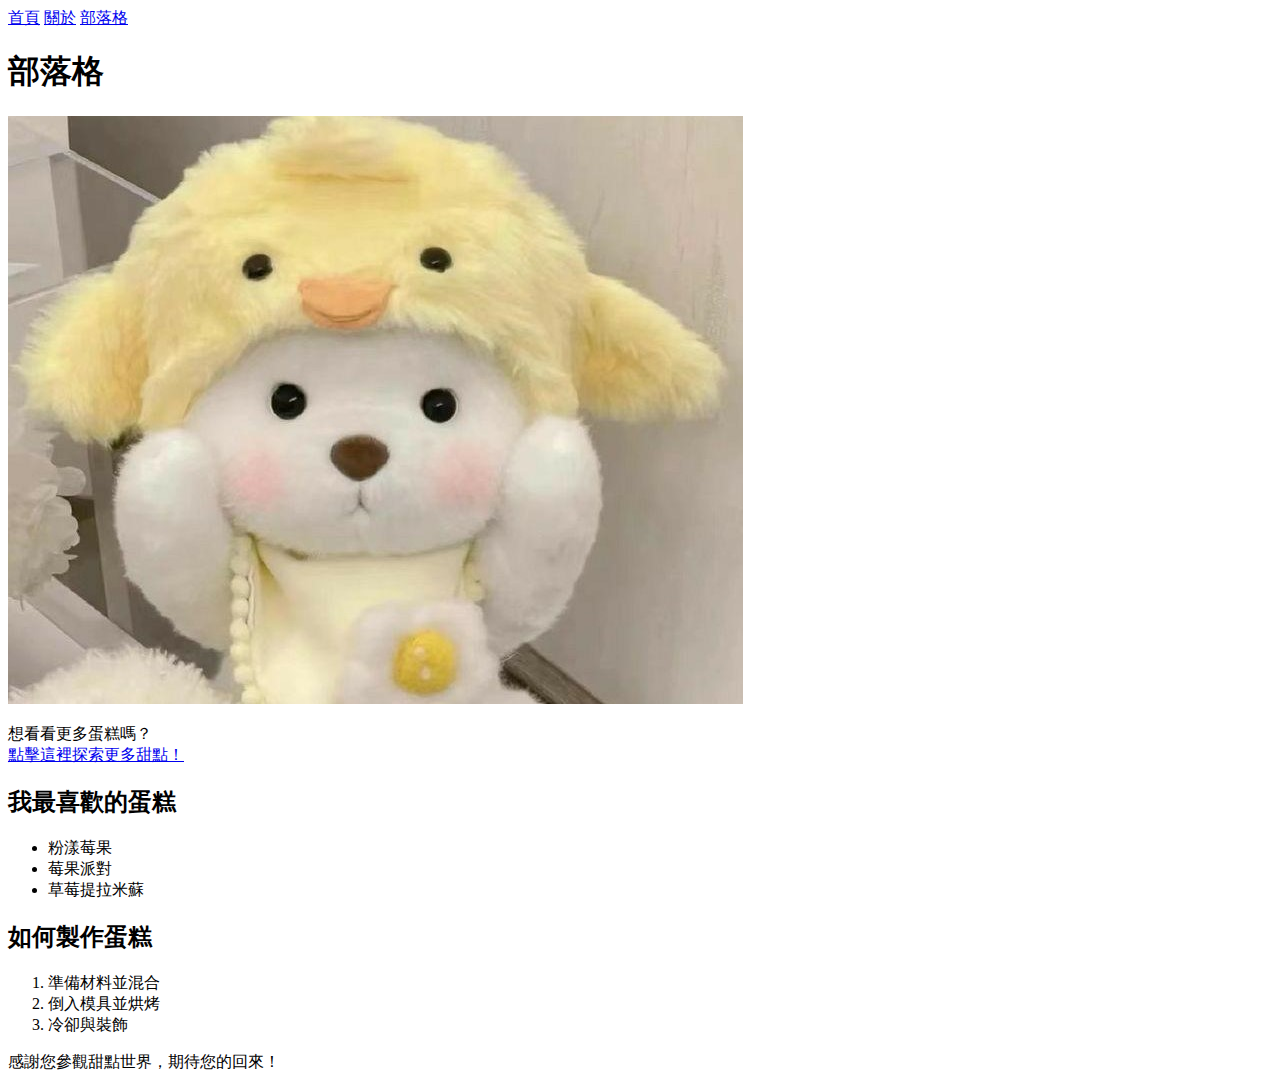
==== blog/index.html @ 64aa4876 "Add files via upload" ====
<!DOCTYPE html>
<html lang="zh-Hant">

<head>
    <meta charset="utf-8" />
    <meta name="viewport" content="width=device-width, initial-scale=1.0">
    <title>歡迎來到甜點世界</title>
    <link rel="stylesheet" href="../css/Simple.css"> <!-- 引入 CSS 檔案 -->
</head>

<body>
    <!-- Header Section -->
    <header>
        <nav>
            <a href="../index.html" >首頁</a>
            <a href="../about.html">關於</a>
            <a href="blog/index.html"aria-current="page">部落格</a>
        </nav>
        <h1>部落格</h1>
        
    </header>

    <!-- Main Content Section -->
    <main>
        <section>
            <img src="../images/423737894_280917855093997_6828194663656466179_n (1).jpg" alt="甜點的照片" class="image-banner" />
        </section>

        <section>
            <p>
                想看看更多蛋糕嗎？ <br />
                <a href="https://www.85cafe.com/Product.php?datatid=8&datasid=16" class="button">點擊這裡探索更多甜點！</a>
            </p>
        </section>

        <section>
            <h2>我最喜歡的蛋糕</h2>
            <ul>
                <li>粉漾莓果</li>
                <li>莓果派對</li>
                <li>草莓提拉米蘇</li>
            </ul>
        </section>

        <section>
            <h2>如何製作蛋糕</h2>
            <ol>
                <li>準備材料並混合</li>
                <li>倒入模具並烘烤</li>
                <li>冷卻與裝飾</li>
            </ol>
        </section>
    </main>

    <!-- Footer Section -->
    <footer>
        <p>感謝您參觀甜點世界，期待您的回來！</p>
    </footer>
</body>

</html>
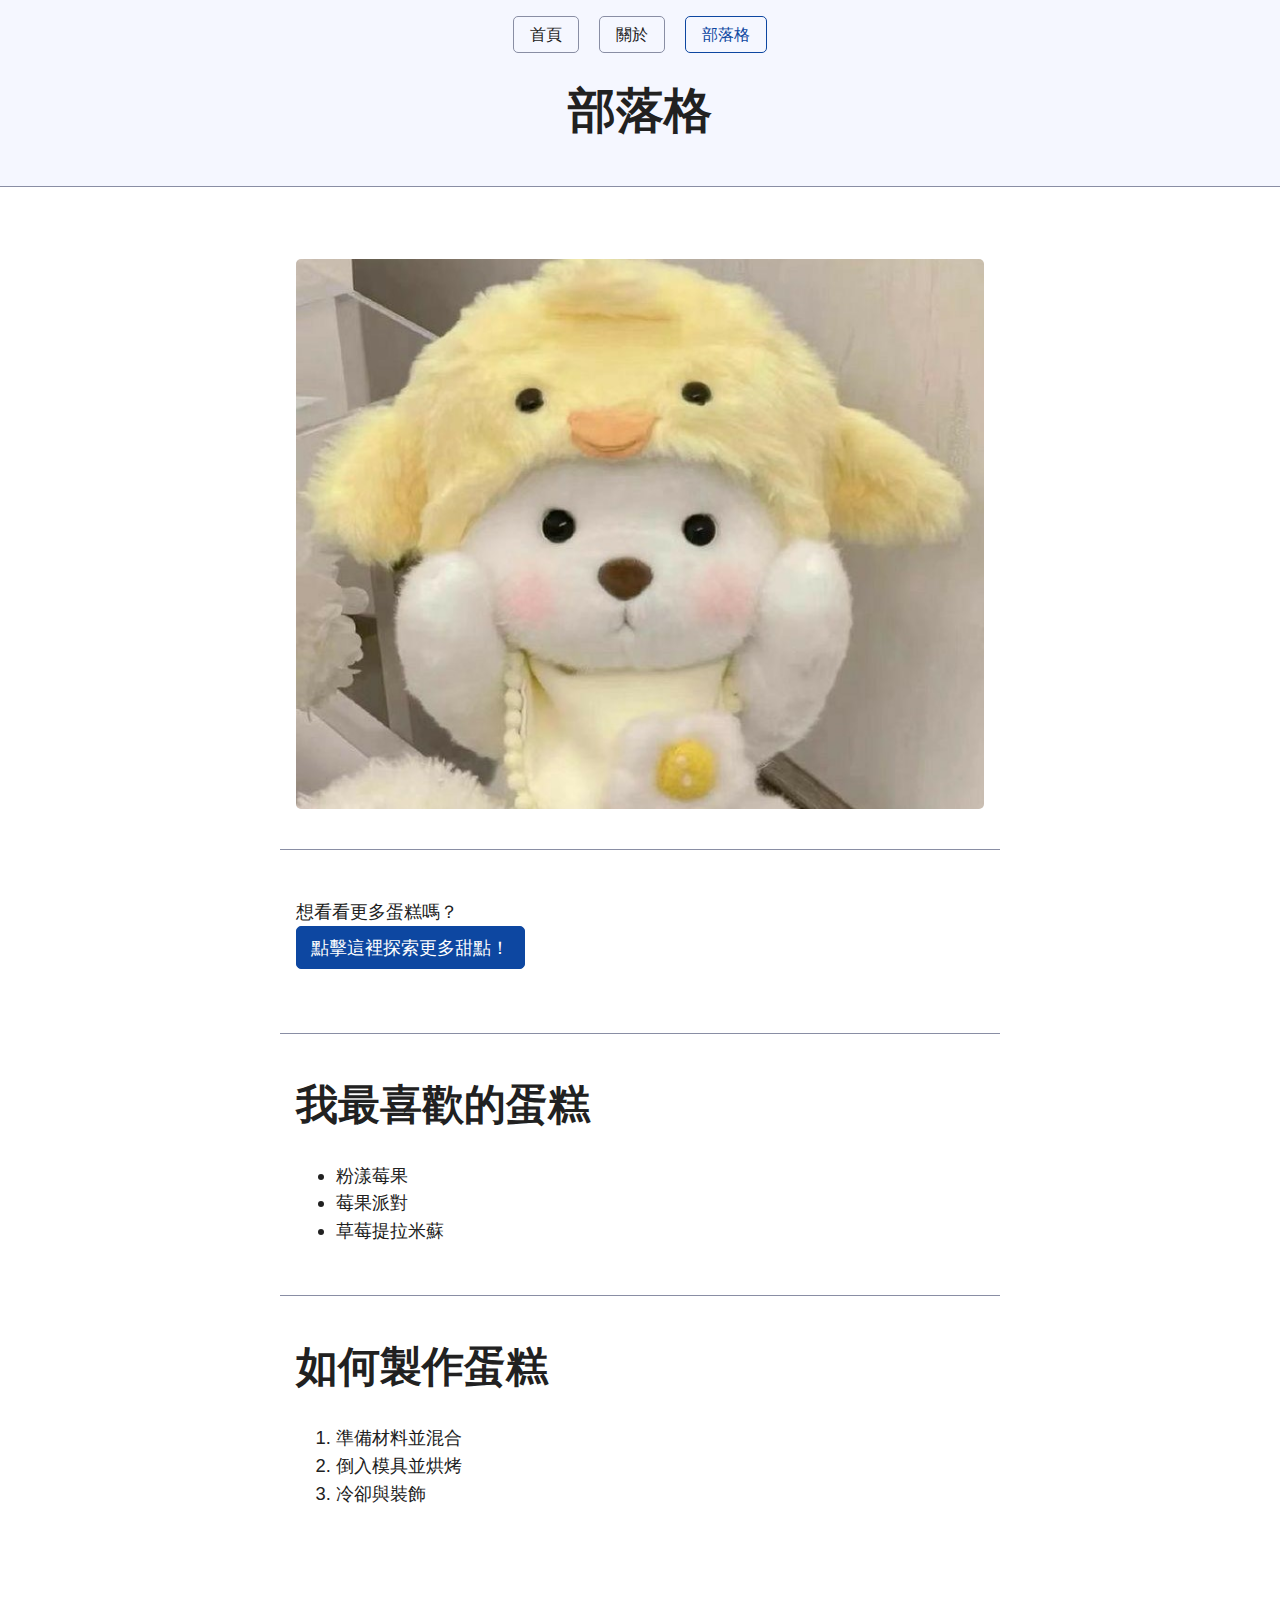
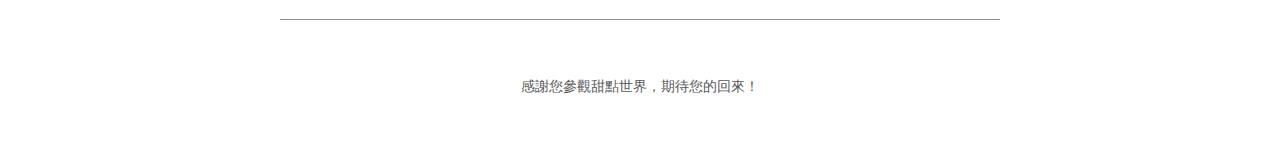
==== commit cf32384a: "改檔名" ====
--- a/blog/index.html
+++ b/blog/index.html
@@ -5,7 +5,7 @@
     <meta charset="utf-8" />
     <meta name="viewport" content="width=device-width, initial-scale=1.0">
     <title>歡迎來到甜點世界</title>
-    <link rel="stylesheet" href="../css/Simple.css"> <!-- 引入 CSS 檔案 -->
+    <link rel="stylesheet" href="../css/simple.css"> <!-- 引入 CSS 檔案 -->
 </head>
 
 <body>
--- a/css/simple.css
+++ b/css/simple.css
@@ -0,0 +1,755 @@
+/* Global variables. */
+:root {
+    /* Set sans-serif & mono fonts */
+    --sans-font: -apple-system, BlinkMacSystemFont, "Avenir Next", Avenir,
+      "Nimbus Sans L", Roboto, "Noto Sans", "Segoe UI", Arial, Helvetica,
+      "Helvetica Neue", sans-serif;
+    --mono-font: Consolas, Menlo, Monaco, "Andale Mono", "Ubuntu Mono", monospace;
+    --standard-border-radius: 5px;
+  
+    /* Default (light) theme */
+    --bg: #fff;
+    --accent-bg: #f5f7ff;
+    --text: #212121;
+    --text-light: #585858;
+    --border: #898EA4;
+    --accent: #0d47a1;
+    --accent-hover: #1266e2;
+    --accent-text: var(--bg);
+    --code: #d81b60;
+    --preformatted: #444;
+    --marked: #ffdd33;
+    --disabled: #efefef;
+  }
+  
+  /* Dark theme */
+  @media (prefers-color-scheme: dark) {
+    :root {
+      color-scheme: dark;
+      --bg: #212121;
+      --accent-bg: #2b2b2b;
+      --text: #dcdcdc;
+      --text-light: #ababab;
+      --accent: #ffb300;
+      --accent-hover: #ffe099;
+      --accent-text: var(--bg);
+      --code: #f06292;
+      --preformatted: #ccc;
+      --disabled: #111;
+    }
+    /* Add a bit of transparency so light media isn't so glaring in dark mode */
+    img,
+    video {
+      opacity: 0.8;
+    }
+  }
+  
+  /* Reset box-sizing */
+  *, *::before, *::after {
+    box-sizing: border-box;
+  }
+  
+  /* Reset default appearance */
+  textarea,
+  select,
+  input,
+  progress {
+    appearance: none;
+    -webkit-appearance: none;
+    -moz-appearance: none;
+  }
+  
+  html {
+    /* Set the font globally */
+    font-family: var(--sans-font);
+    scroll-behavior: smooth;
+  }
+  
+  /* Make the body a nice central block */
+  body {
+    color: var(--text);
+    background-color: var(--bg);
+    font-size: 1.15rem;
+    line-height: 1.5;
+    display: grid;
+    grid-template-columns: 1fr min(45rem, 90%) 1fr;
+    margin: 0;
+  }
+  body > * {
+    grid-column: 2;
+  }
+  
+  /* Make the header bg full width, but the content inline with body */
+  body > header {
+    background-color: var(--accent-bg);
+    border-bottom: 1px solid var(--border);
+    text-align: center;
+    padding: 0 0.5rem 2rem 0.5rem;
+    grid-column: 1 / -1;
+  }
+  
+  body > header > *:only-child {
+    margin-block-start: 2rem;
+  }
+  
+  body > header h1 {
+    max-width: 1200px;
+    margin: 1rem auto;
+  }
+  
+  body > header p {
+    max-width: 40rem;
+    margin: 1rem auto;
+  }
+  
+  /* Add a little padding to ensure spacing is correct between content and header > nav */
+  main {
+    padding-top: 1.5rem;
+  }
+  
+  body > footer {
+    margin-top: 4rem;
+    padding: 2rem 1rem 1.5rem 1rem;
+    color: var(--text-light);
+    font-size: 0.9rem;
+    text-align: center;
+    border-top: 1px solid var(--border);
+  }
+  
+  /* Format headers */
+  h1 {
+    font-size: 3rem;
+  }
+  
+  h2 {
+    font-size: 2.6rem;
+    margin-top: 3rem;
+  }
+  
+  h3 {
+    font-size: 2rem;
+    margin-top: 3rem;
+  }
+  
+  h4 {
+    font-size: 1.44rem;
+  }
+  
+  h5 {
+    font-size: 1.15rem;
+  }
+  
+  h6 {
+    font-size: 0.96rem;
+  }
+  
+  p {
+    margin: 1.5rem 0;
+  }
+  
+  /* Prevent long strings from overflowing container */
+  p, h1, h2, h3, h4, h5, h6 {
+    overflow-wrap: break-word;
+  }
+  
+  /* Fix line height when title wraps */
+  h1,
+  h2,
+  h3 {
+    line-height: 1.1;
+  }
+  
+  /* Reduce header size on mobile */
+  @media only screen and (max-width: 720px) {
+    h1 {
+      font-size: 2.5rem;
+    }
+  
+    h2 {
+      font-size: 2.1rem;
+    }
+  
+    h3 {
+      font-size: 1.75rem;
+    }
+  
+    h4 {
+      font-size: 1.25rem;
+    }
+  }
+  
+  /* Format links & buttons */
+  a,
+  a:visited {
+    color: var(--accent);
+  }
+  
+  a:hover {
+    text-decoration: none;
+  }
+  
+  button,
+  .button,
+  a.button, /* extra specificity to override a */
+  input[type="submit"],
+  input[type="reset"],
+  input[type="button"] {
+    border: 1px solid var(--accent);
+    background-color: var(--accent);
+    color: var(--accent-text);
+    padding: 0.5rem 0.9rem;
+    text-decoration: none;
+    line-height: normal;
+  }
+  
+  .button[aria-disabled="true"], 
+  input:disabled,
+  textarea:disabled,
+  select:disabled,
+  button[disabled] {
+    cursor: not-allowed;
+    background-color: var(--disabled);
+    border-color: var(--disabled);
+    color: var(--text-light);
+  }
+  
+  input[type="range"] {
+    padding: 0;
+  }
+  
+  /* Set the cursor to '?' on an abbreviation and style the abbreviation to show that there is more information underneath */
+  abbr[title] {
+    cursor: help;
+    text-decoration-line: underline;
+    text-decoration-style: dotted;
+  }
+  
+  button:enabled:hover,
+  .button:not([aria-disabled="true"]):hover,
+  input[type="submit"]:enabled:hover,
+  input[type="reset"]:enabled:hover,
+  input[type="button"]:enabled:hover {
+    background-color: var(--accent-hover);
+    border-color: var(--accent-hover);
+    cursor: pointer;
+  }
+  
+  .button:focus-visible,
+  button:focus-visible:where(:enabled),
+  input:enabled:focus-visible:where(
+    [type="submit"],
+    [type="reset"],
+    [type="button"]
+  ) {
+    outline: 2px solid var(--accent);
+    outline-offset: 1px;
+  }
+  
+  /* Format navigation */
+  header > nav {
+    font-size: 1rem;
+    line-height: 2;
+    padding: 1rem 0 0 0;
+  }
+  
+  /* Use flexbox to allow items to wrap, as needed */
+  header > nav ul,
+  header > nav ol {
+    align-content: space-around;
+    align-items: center;
+    display: flex;
+    flex-direction: row;
+    flex-wrap: wrap;
+    justify-content: center;
+    list-style-type: none;
+    margin: 0;
+    padding: 0;
+  }
+  
+  /* List items are inline elements, make them behave more like blocks */
+  header > nav ul li,
+  header > nav ol li {
+    display: inline-block;
+  }
+  
+  header > nav a,
+  header > nav a:visited {
+    margin: 0 0.5rem 1rem 0.5rem;
+    border: 1px solid var(--border);
+    border-radius: var(--standard-border-radius);
+    color: var(--text);
+    display: inline-block;
+    padding: 0.1rem 1rem;
+    text-decoration: none;
+  }
+  
+  header > nav a:hover,
+  header > nav a.current,
+  header > nav a[aria-current="page"],
+  header > nav a[aria-current="true"] {
+    border-color: var(--accent);
+    color: var(--accent);
+    cursor: pointer;
+  }
+  
+  /* Reduce nav side on mobile */
+  @media only screen and (max-width: 720px) {
+    header > nav a {
+      border: none;
+      padding: 0;
+      text-decoration: underline;
+      line-height: 1;
+    }
+  }
+  
+  /* Consolidate box styling */
+  aside, details, pre, progress {
+    background-color: var(--accent-bg);
+    border: 1px solid var(--border);
+    border-radius: var(--standard-border-radius);
+    margin-bottom: 1rem;
+  }
+  
+  aside {
+    font-size: 1rem;
+    width: 30%;
+    padding: 0 15px;
+    margin-inline-start: 15px;
+    float: right;
+  }
+  *[dir="rtl"] aside {
+    float: left;
+  }
+  
+  /* Make aside full-width on mobile */
+  @media only screen and (max-width: 720px) {
+    aside {
+      width: 100%;
+      float: none;
+      margin-inline-start: 0;
+    }
+  }
+  
+  article, fieldset, dialog {
+    border: 1px solid var(--border);
+    padding: 1rem;
+    border-radius: var(--standard-border-radius);
+    margin-bottom: 1rem;
+  }
+  
+  article h2:first-child,
+  section h2:first-child,
+  article h3:first-child,
+  section h3:first-child {
+    margin-top: 1rem;
+  }
+  
+  section {
+    border-top: 1px solid var(--border);
+    border-bottom: 1px solid var(--border);
+    padding: 2rem 1rem;
+    margin: 3rem 0;
+  }
+  
+  /* Don't double separators when chaining sections */
+  section + section,
+  section:first-child {
+    border-top: 0;
+    padding-top: 0;
+  }
+  
+  section + section {
+    margin-top: 0;
+  }
+  
+  section:last-child {
+    border-bottom: 0;
+    padding-bottom: 0;
+  }
+  
+  details {
+    padding: 0.7rem 1rem;
+  }
+  
+  summary {
+    cursor: pointer;
+    font-weight: bold;
+    padding: 0.7rem 1rem;
+    margin: -0.7rem -1rem;
+    word-break: break-all;
+  }
+  
+  details[open] > summary + * {
+    margin-top: 0;
+  }
+  
+  details[open] > summary {
+    margin-bottom: 0.5rem;
+  }
+  
+  details[open] > :last-child {
+    margin-bottom: 0;
+  }
+  
+  /* Format tables */
+  table {
+    border-collapse: collapse;
+    margin: 1.5rem 0;
+  }
+  
+  figure > table {
+    width: max-content;
+    margin: 0;
+  }
+  
+  td,
+  th {
+    border: 1px solid var(--border);
+    text-align: start;
+    padding: 0.5rem;
+  }
+  
+  th {
+    background-color: var(--accent-bg);
+    font-weight: bold;
+  }
+  
+  tr:nth-child(even) {
+    /* Set every other cell slightly darker. Improves readability. */
+    background-color: var(--accent-bg);
+  }
+  
+  table caption {
+    font-weight: bold;
+    margin-bottom: 0.5rem;
+  }
+  
+  /* Format forms */
+  textarea,
+  select,
+  input,
+  button,
+  .button {
+    font-size: inherit;
+    font-family: inherit;
+    padding: 0.5rem;
+    margin-bottom: 0.5rem;
+    border-radius: var(--standard-border-radius);
+    box-shadow: none;
+    max-width: 100%;
+    display: inline-block;
+  }
+  textarea,
+  select,
+  input {
+    color: var(--text);
+    background-color: var(--bg);
+    border: 1px solid var(--border);
+  }
+  label {
+    display: block;
+  }
+  textarea:not([cols]) {
+    width: 100%;
+  }
+  
+  /* Add arrow to drop-down */
+  select:not([multiple]) {
+    background-image: linear-gradient(45deg, transparent 49%, var(--text) 51%),
+      linear-gradient(135deg, var(--text) 51%, transparent 49%);
+    background-position: calc(100% - 15px), calc(100% - 10px);
+    background-size: 5px 5px, 5px 5px;
+    background-repeat: no-repeat;
+    padding-inline-end: 25px;
+  }
+  *[dir="rtl"] select:not([multiple]) {
+    background-position: 10px, 15px;
+  }
+  
+  /* checkbox and radio button style */
+  input[type="checkbox"],
+  input[type="radio"] {
+    vertical-align: middle;
+    position: relative;
+    width: min-content;
+  }
+  
+  input[type="checkbox"] + label,
+  input[type="radio"] + label {
+    display: inline-block;
+  }
+  
+  input[type="radio"] {
+    border-radius: 100%;
+  }
+  
+  input[type="checkbox"]:checked,
+  input[type="radio"]:checked {
+    background-color: var(--accent);
+  }
+  
+  input[type="checkbox"]:checked::after {
+    /* Creates a rectangle with colored right and bottom borders which is rotated to look like a check mark */
+    content: " ";
+    width: 0.18em;
+    height: 0.32em;
+    border-radius: 0;
+    position: absolute;
+    top: 0.05em;
+    left: 0.17em;
+    background-color: transparent;
+    border-right: solid var(--bg) 0.08em;
+    border-bottom: solid var(--bg) 0.08em;
+    font-size: 1.8em;
+    transform: rotate(45deg);
+  }
+  input[type="radio"]:checked::after {
+    /* creates a colored circle for the checked radio button  */
+    content: " ";
+    width: 0.25em;
+    height: 0.25em;
+    border-radius: 100%;
+    position: absolute;
+    top: 0.125em;
+    background-color: var(--bg);
+    left: 0.125em;
+    font-size: 32px;
+  }
+  
+  /* Makes input fields wider on smaller screens */
+  @media only screen and (max-width: 720px) {
+    textarea,
+    select,
+    input {
+      width: 100%;
+    }
+  }
+  
+  /* Set a height for color input */
+  input[type="color"] {
+    height: 2.5rem;
+    padding:  0.2rem;
+  }
+  
+  /* do not show border around file selector button */
+  input[type="file"] {
+    border: 0;
+  }
+  
+  /* Misc body elements */
+  hr {
+    border: none;
+    height: 1px;
+    background: var(--border);
+    margin: 1rem auto;
+  }
+  
+  mark {
+    padding: 2px 5px;
+    border-radius: var(--standard-border-radius);
+    background-color: var(--marked);
+    color: black;
+  }
+  
+  mark a {
+    color: #0d47a1;
+  }
+  
+  img,
+  video {
+    max-width: 100%;
+    height: auto;
+    border-radius: var(--standard-border-radius);
+  }
+  
+  figure {
+    margin: 0;
+    display: block;
+    overflow-x: auto;
+  }
+  
+  figure > img,
+  figure > picture > img {
+    display: block;
+    margin-inline: auto;
+  }
+  
+  figcaption {
+    text-align: center;
+    font-size: 0.9rem;
+    color: var(--text-light);
+    margin-block: 1rem;
+  }
+  
+  blockquote {
+    margin-inline-start: 2rem;
+    margin-inline-end: 0;
+    margin-block: 2rem;
+    padding: 0.4rem 0.8rem;
+    border-inline-start: 0.35rem solid var(--accent);
+    color: var(--text-light);
+    font-style: italic;
+  }
+  
+  cite {
+    font-size: 0.9rem;
+    color: var(--text-light);
+    font-style: normal;
+  }
+  
+  dt {
+      color: var(--text-light);
+  }
+  
+  /* Use mono font for code elements */
+  code,
+  pre,
+  pre span,
+  kbd,
+  samp {
+    font-family: var(--mono-font);
+    color: var(--code);
+  }
+  
+  kbd {
+    color: var(--preformatted);
+    border: 1px solid var(--preformatted);
+    border-bottom: 3px solid var(--preformatted);
+    border-radius: var(--standard-border-radius);
+    padding: 0.1rem 0.4rem;
+  }
+  
+  pre {
+    padding: 1rem 1.4rem;
+    max-width: 100%;
+    overflow: auto;
+    color: var(--preformatted);
+  }
+  
+  /* Fix embedded code within pre */
+  pre code {
+    color: var(--preformatted);
+    background: none;
+    margin: 0;
+    padding: 0;
+  }
+  
+  /* Progress bars */
+  /* Declarations are repeated because you */
+  /* cannot combine vendor-specific selectors */
+  progress {
+    width: 100%;
+  }
+  
+  progress:indeterminate {
+    background-color: var(--accent-bg);
+  }
+  
+  progress::-webkit-progress-bar {
+    border-radius: var(--standard-border-radius);
+    background-color: var(--accent-bg);
+  }
+  
+  progress::-webkit-progress-value {
+    border-radius: var(--standard-border-radius);
+    background-color: var(--accent);
+  }
+  
+  progress::-moz-progress-bar {
+    border-radius: var(--standard-border-radius);
+    background-color: var(--accent);
+    transition-property: width;
+    transition-duration: 0.3s;
+  }
+  
+  progress:indeterminate::-moz-progress-bar {
+    background-color: var(--accent-bg);
+  }
+  
+  dialog {
+    background-color: var(--bg);
+    max-width: 40rem;
+    margin: auto;
+  }
+  
+  dialog::backdrop {
+    background-color: var(--bg);
+    opacity: 0.8;
+  }
+  
+  @media only screen and (max-width: 720px) {
+    dialog {
+      max-width: calc(100vw - 2rem);
+    }
+  }
+  
+  /* Superscript & Subscript */
+  /* Prevent scripts from affecting line-height. */
+  sup, sub {
+    vertical-align: baseline;
+    position: relative;
+  }
+  
+  sup {
+    top: -0.4em;
+  }
+  
+  sub { 
+    top: 0.3em; 
+  }
+  
+  /* Classes for notices */
+  .notice {
+    background: var(--accent-bg);
+    border: 2px solid var(--border);
+    border-radius: var(--standard-border-radius);
+    padding: 1.5rem;
+    margin: 2rem 0;
+  }
+  
+  /* Print */
+  @media print {
+    @page {
+      margin: 1cm;
+    }
+    body {
+      display: block;
+    }
+    body > header {
+      background-color: unset;
+    }
+    body > header nav,
+    body > footer {
+      display: none;
+    }
+    article {
+      border: none;
+      padding: 0;
+    }
+    a[href^="http"]::after {
+      content: " <" attr(href) ">";
+    }
+    abbr[title]:after {
+      content: " (" attr(title) ")";
+    }
+    a {
+      text-decoration: none;
+    }
+    p {
+      widows: 3;
+      orphans: 3;
+    }
+    hr {
+      border-top: 1px solid var(--border);
+    }
+    mark {
+      border: 1px solid var(--border);
+    }
+    pre, table, figure, img, svg {
+      break-inside: avoid;
+    }
+    pre code {
+      white-space: pre-wrap;
+    }
+  }
+  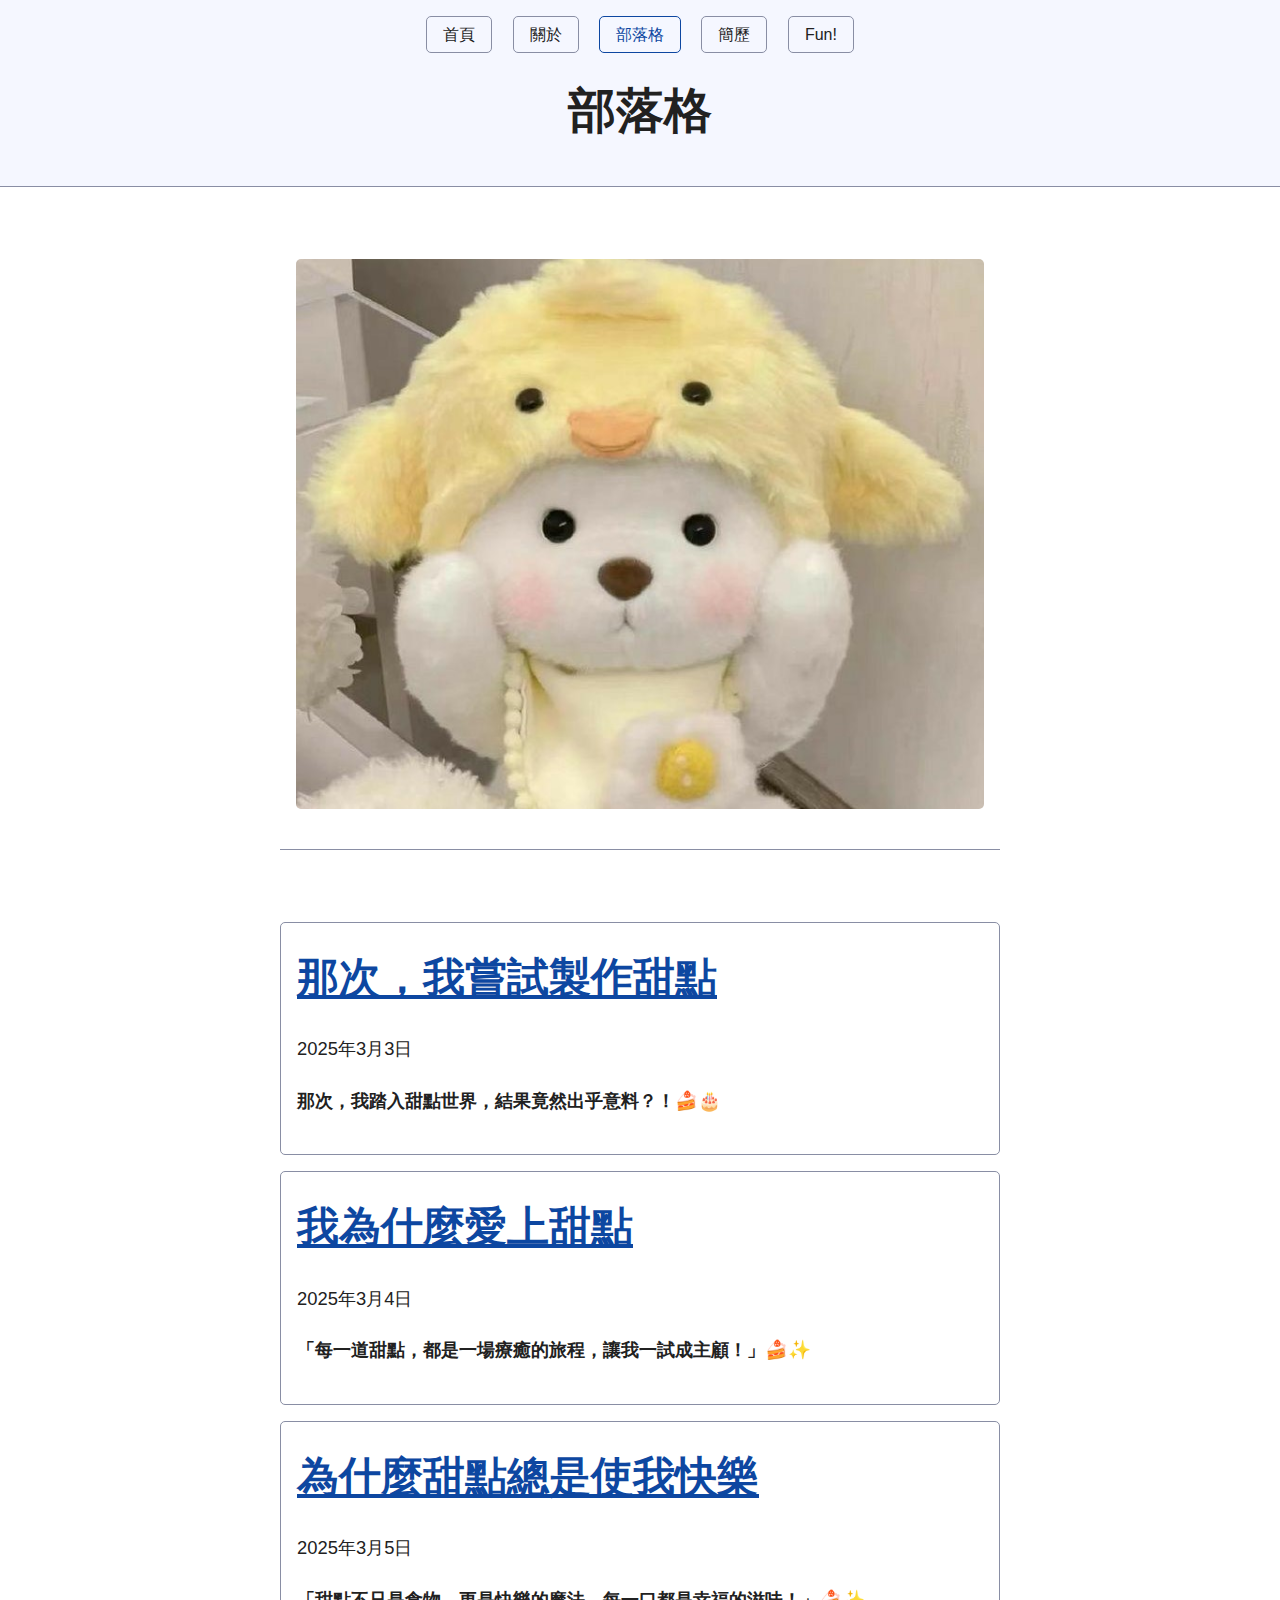
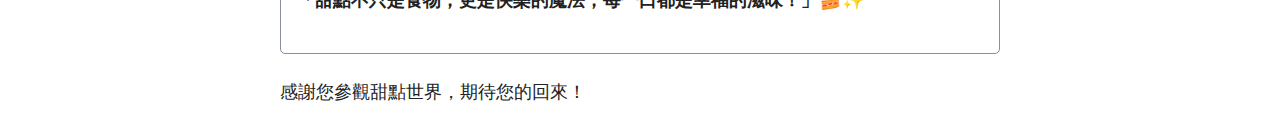
==== commit 975f2062: "拉霸機" ====
--- a/blog/index.html
+++ b/blog/index.html
@@ -14,7 +14,9 @@
         <nav>
             <a href="../index.html" >首頁</a>
             <a href="../about.html">關於</a>
-            <a href="blog/index.html"aria-current="page">部落格</a>
+            <a href="index.html"aria-current="page">部落格</a>
+            <a href="../resume.html">簡歷</a>
+            <a href="../fun.html">Fun!</a>
         </nav>
         <h1>部落格</h1>
         
@@ -26,32 +28,35 @@
             <img src="../images/423737894_280917855093997_6828194663656466179_n (1).jpg" alt="甜點的照片" class="image-banner" />
         </section>
 
-        <section>
-            <p>
-                想看看更多蛋糕嗎？ <br />
-                <a href="https://www.85cafe.com/Product.php?datatid=8&datasid=16" class="button">點擊這裡探索更多甜點！</a>
-            </p>
-        </section>
-
-        <section>
-            <h2>我最喜歡的蛋糕</h2>
-            <ul>
-                <li>粉漾莓果</li>
-                <li>莓果派對</li>
-                <li>草莓提拉米蘇</li>
-            </ul>
-        </section>
-
-        <section>
-            <h2>如何製作蛋糕</h2>
-            <ol>
-                <li>準備材料並混合</li>
-                <li>倒入模具並烘烤</li>
-                <li>冷卻與裝飾</li>
-            </ol>
-        </section>
-    </main>
-
+        <main>
+            <article>
+              <h2>
+                <a href="2025-03-03-abc.html">那次，我嘗試製作甜點</a>
+              </h2>
+              <p><time datetime="2025-03-03">2025年3月3日</time></p>
+              <p>
+               <strong>那次，我踏入甜點世界，結果竟然出乎意料？！</strong>🍰🎂 
+              </p>
+            </article>
+            <article>
+              <h2>
+                <a href="2025-03-04-abc.html">我為什麼愛上甜點</a>
+              </h2>
+              <p><time datetime="2025-03-04">2025年3月4日</time></p>
+              <p>
+                <strong>「每一道甜點，都是一場療癒的旅程，讓我一試成主顧！」</strong>🍰✨
+              </p>
+            </article>
+            <article>
+              <h2>
+                <a href="2025-03-05-abc.html">為什麼甜點總是使我快樂</a>
+              </h2>
+              <p><time datetime="2025-03-05">2025年3月5日</time></p>
+              <p>
+                <strong>「甜點不只是食物，更是快樂的魔法，每一口都是幸福的滋味！」</strong>🍰✨
+              </p>
+            </article>
+          </main>
     <!-- Footer Section -->
     <footer>
         <p>感謝您參觀甜點世界，期待您的回來！</p>
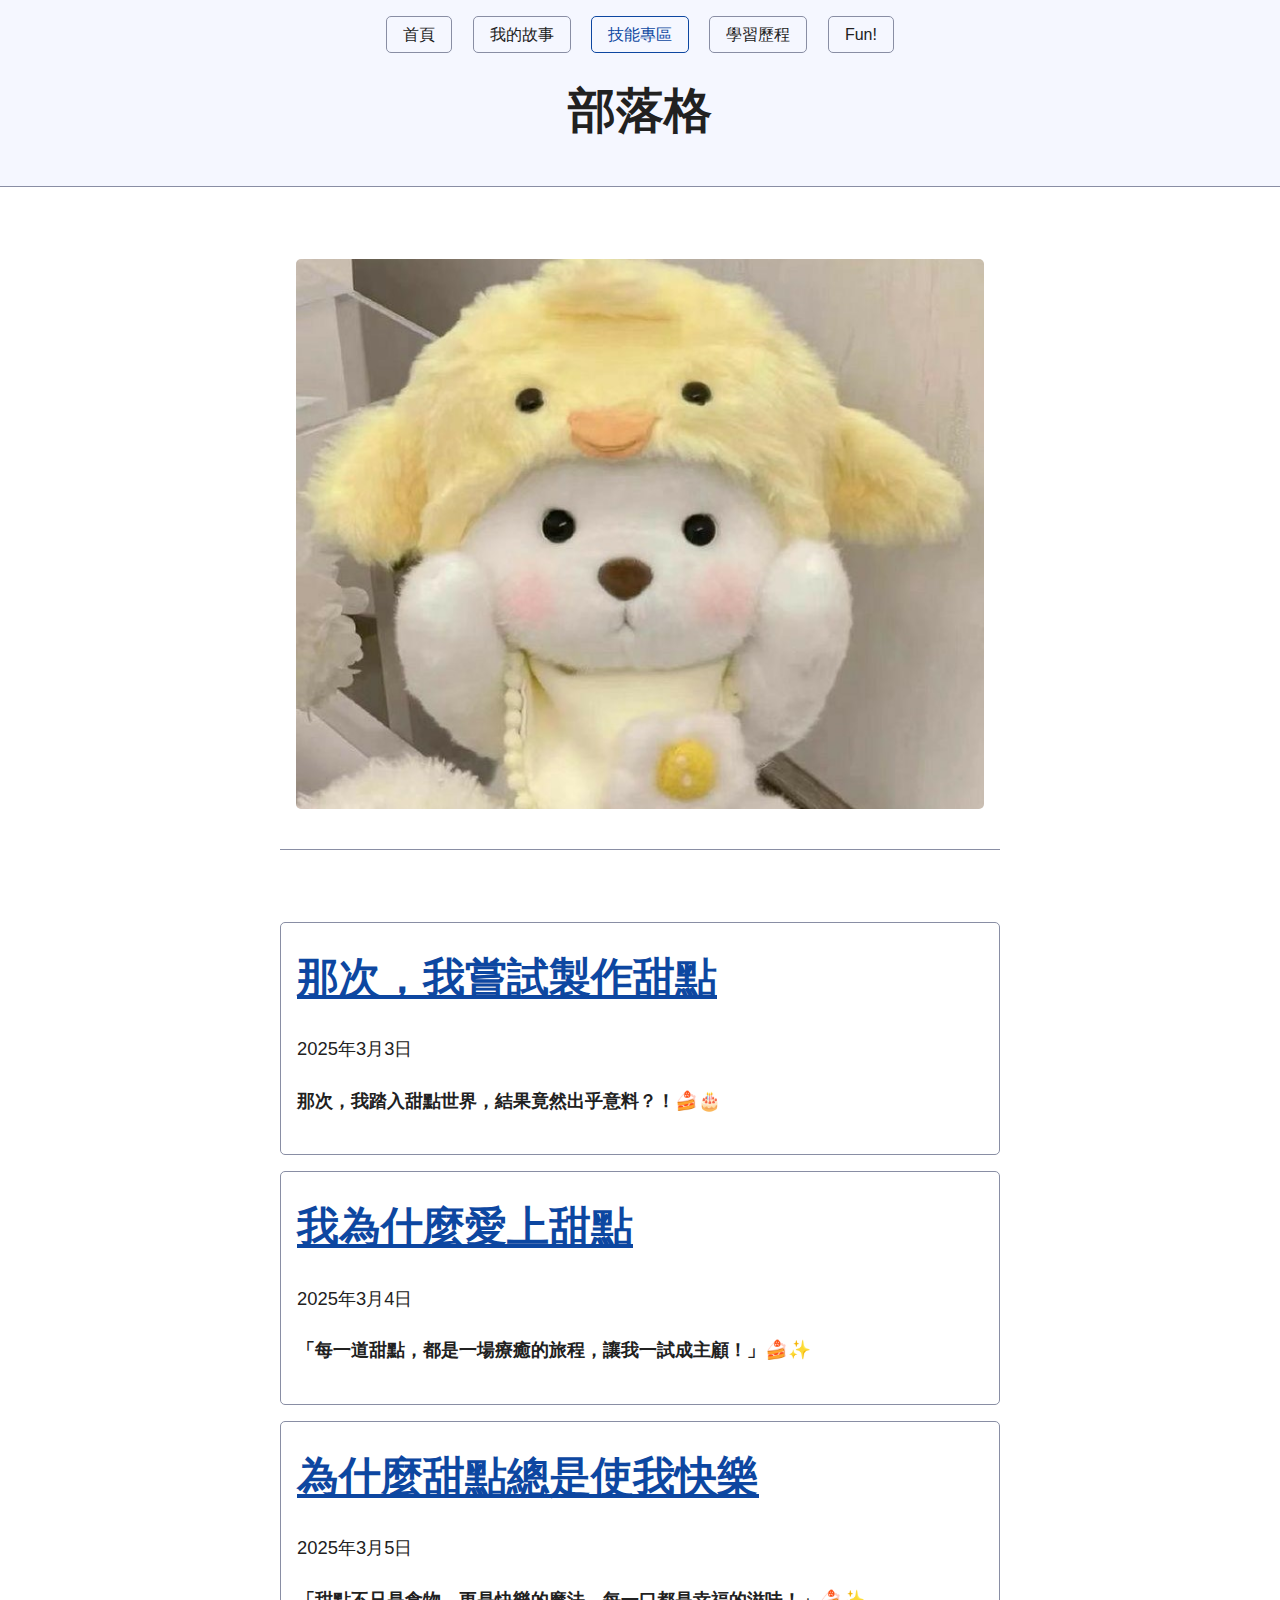
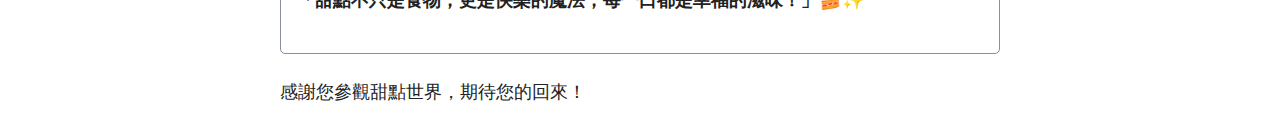
==== commit 114db7be: "選單" ====
--- a/blog/index.html
+++ b/blog/index.html
@@ -13,9 +13,9 @@
     <header>
         <nav>
             <a href="../index.html" >首頁</a>
-            <a href="../about.html">關於</a>
-            <a href="index.html"aria-current="page">部落格</a>
-            <a href="../resume.html">簡歷</a>
+            <a href="../story.html">我的故事</a>
+            <a href="index.html"aria-current="page">技能專區</a>
+            <a href="../resume.html">學習歷程</a>
             <a href="../fun.html">Fun!</a>
         </nav>
         <h1>部落格</h1>
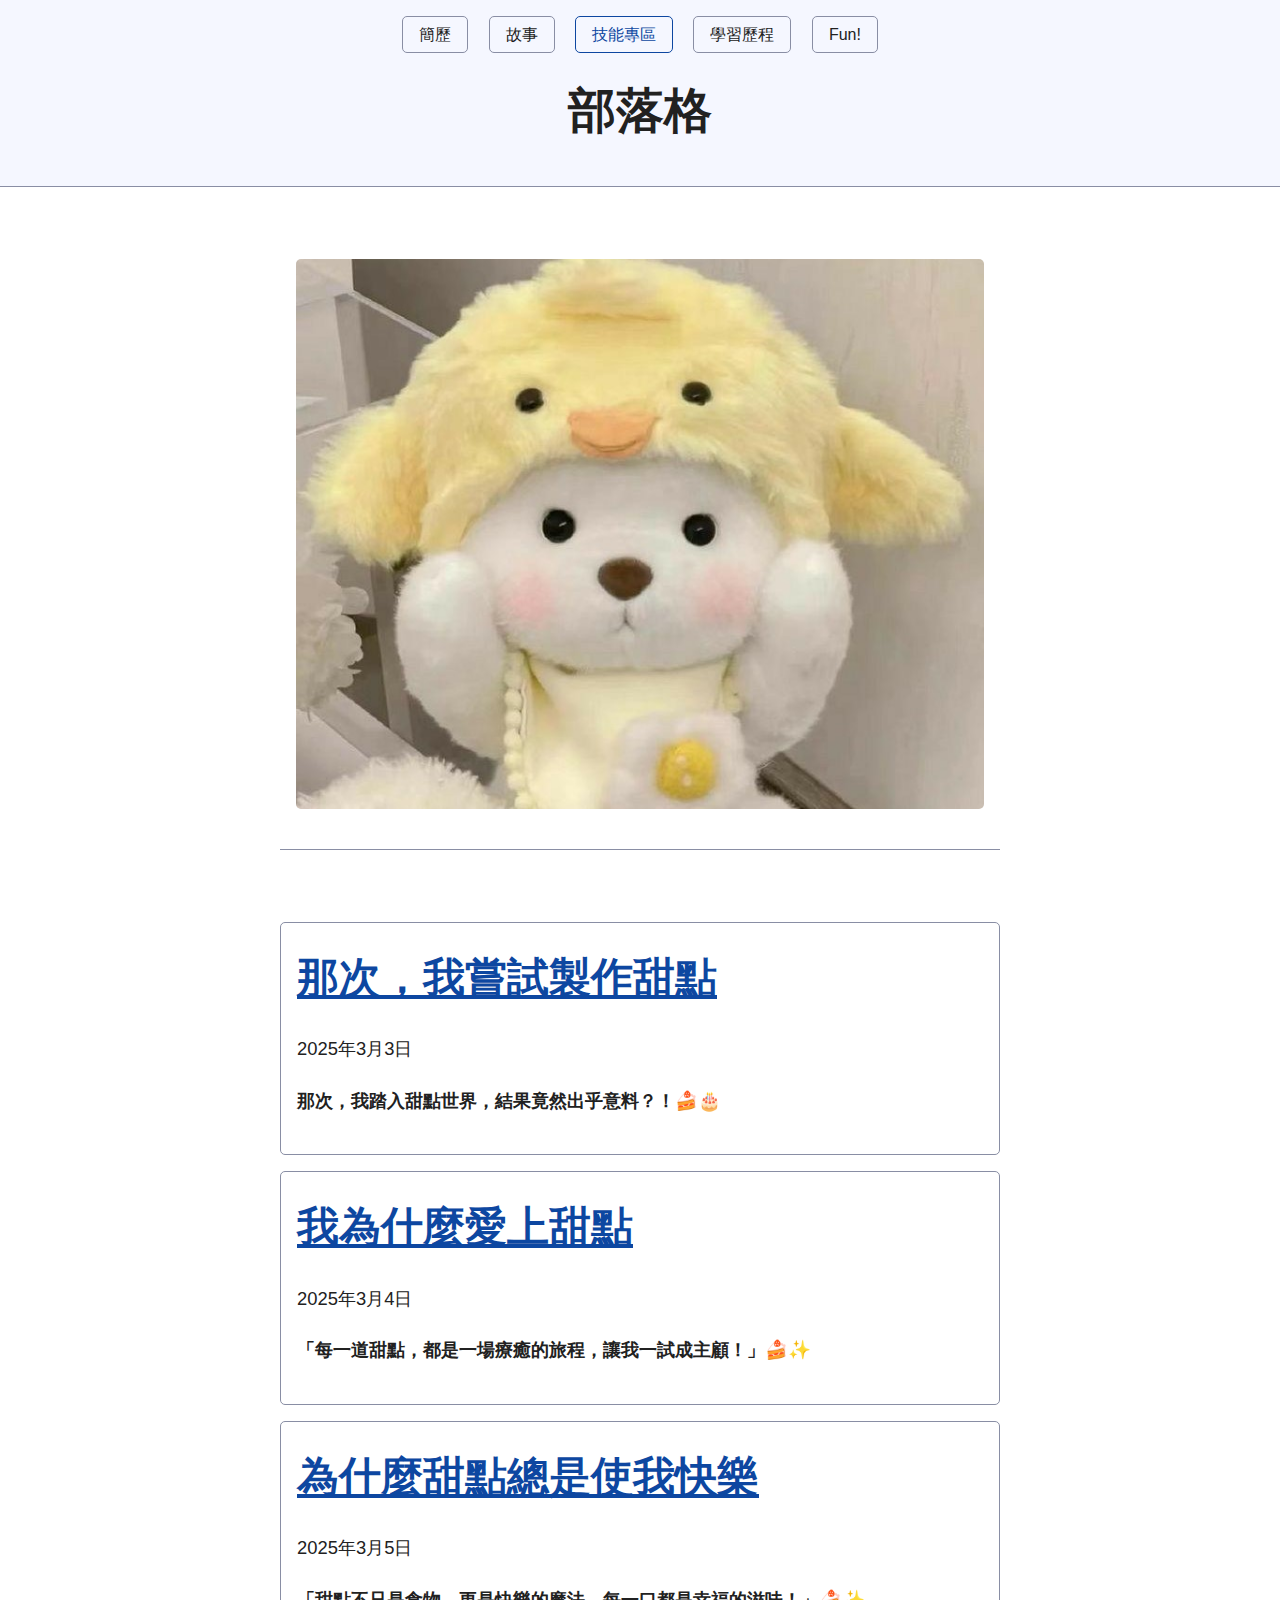
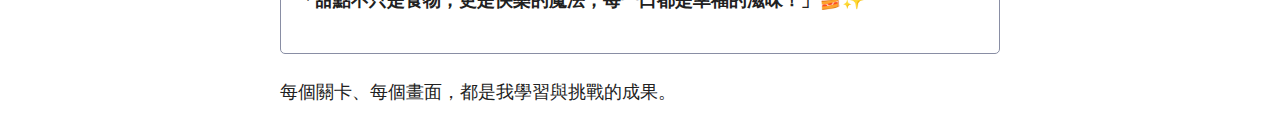
==== commit 0bb0cada: "簡介" ====
--- a/blog/index.html
+++ b/blog/index.html
@@ -12,8 +12,8 @@
     <!-- Header Section -->
     <header>
         <nav>
-            <a href="../index.html" >首頁</a>
-            <a href="../story.html">我的故事</a>
+            <a href="../index.html" >簡歷</a>
+            <a href="../story.html">故事</a>
             <a href="index.html"aria-current="page">技能專區</a>
             <a href="../resume.html">學習歷程</a>
             <a href="../fun.html">Fun!</a>
@@ -59,7 +59,7 @@
           </main>
     <!-- Footer Section -->
     <footer>
-        <p>感謝您參觀甜點世界，期待您的回來！</p>
+        <p>每個關卡、每個畫面，都是我學習與挑戰的成果。</p>
     </footer>
 </body>
 
